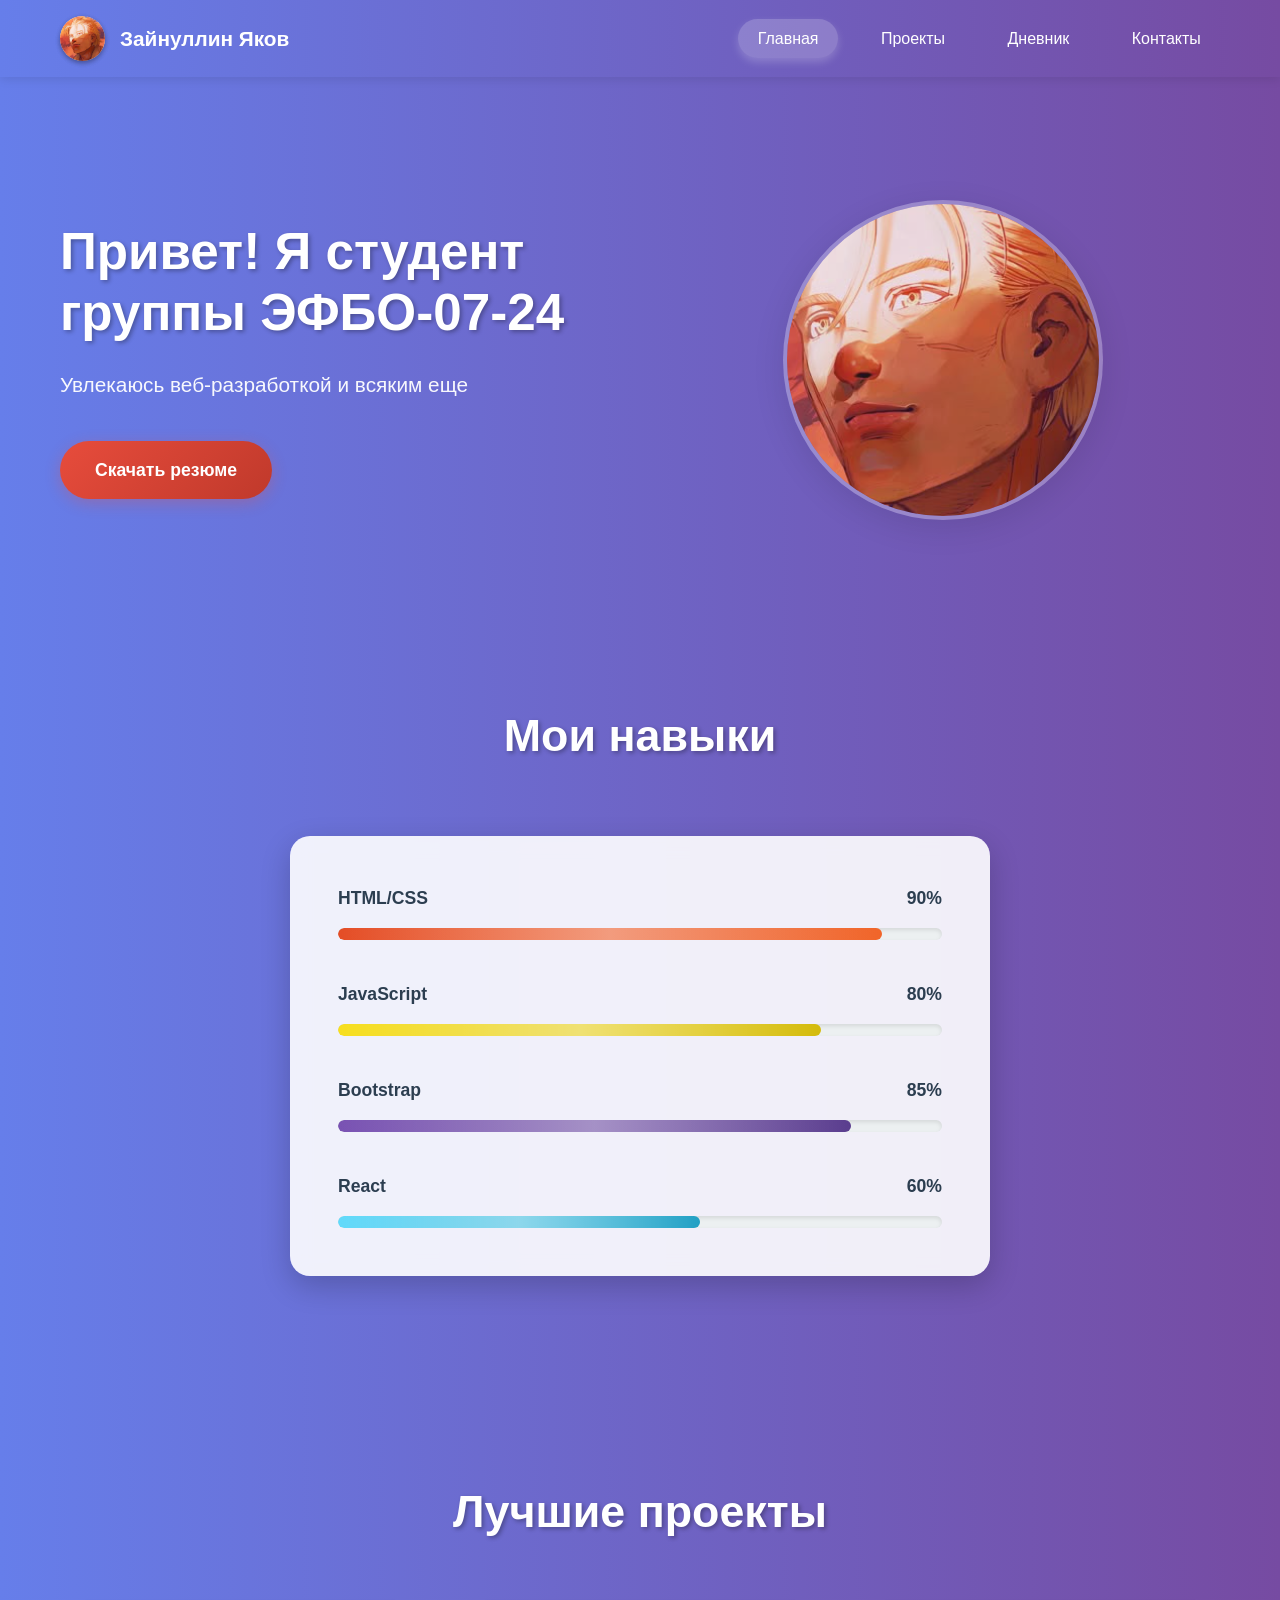
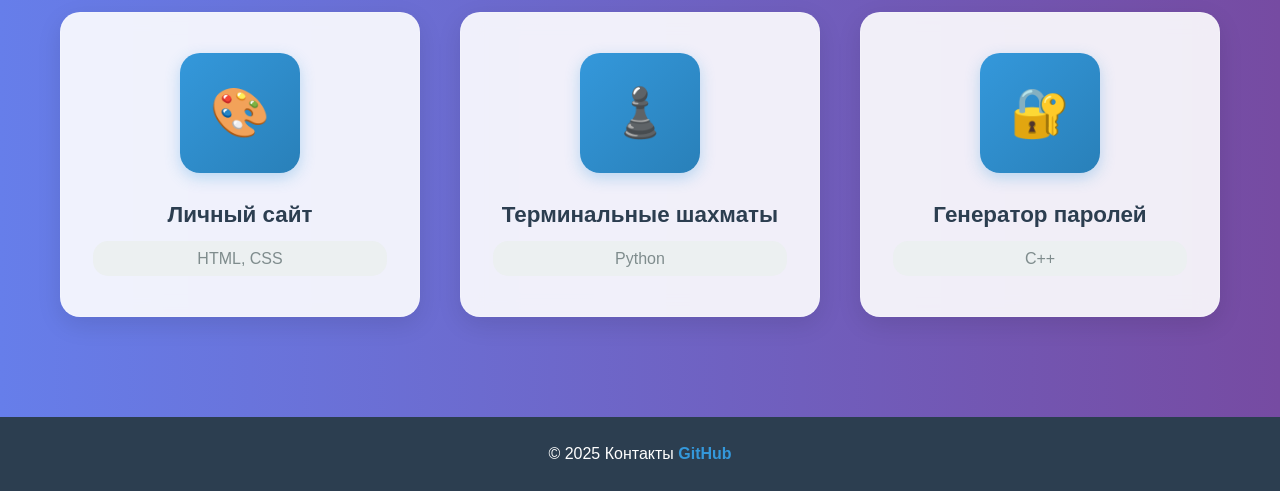
==== index.html @ 95a32239 "fix pictures" ====
<!DOCTYPE html>
<html lang="ru">
<head>
    <meta charset="UTF-8">
    <meta name="viewport" content="width=device-width, initial-scale=1.0">
    <title>Портфолио - Главная</title>
    <link rel="stylesheet" href="styles/styles.css">
</head>
<body>
    <!-- Шапка сайта -->
    <header>
        <nav class="navbar">
            <div class="nav-container">
                <div class="logo-section">
                    <div class="logo"><img src="../images/icons/picture1.png" class="logo"></div>
                    <div class="name">Зайнуллин Яков</div>
                </div>
                <ul class="nav-menu">
                    <li><a href="index.html" class="active">Главная</a></li>
                    <li><a href="pages/projects.html">Проекты</a></li>
                    <li><a href="pages/diary.html">Дневник</a></li>
                    <li><a href="pages/contacts.html">Контакты</a></li>
                </ul>
            </div>
        </nav>
    </header>

    <!-- Основное содержимое -->
    <main>
        <!-- Герой-секция -->
        <section class="hero">
            <div class="hero-container">
                <div class="hero-text">
                    <h1>Привет! Я студент<br>группы ЭФБО-07-24</h1>
                    <p>Увлекаюсь веб-разработкой и всяким еще</p>
                    <a href="/assets/resume.pdf" download class="download-btn">
                        Скачать резюме
                    </a>
                </div>
                <div class="hero-image">
                    <div class="photo-placeholder"><img src="/images/icons/picture1.png" class="profile-photo"></div>
                </div>
            </div>
        </section>

        <!-- Секция навыков -->
        <section class="skills-section">
            <div class="container">
                <h2>Мои навыки</h2>
                <div class="skills-container">
                    <div class="skill-item">
                        <div class="skill-header">
                            <span>HTML/CSS</span>
                            <span>90%</span>
                        </div>
                        <div class="progress-bar">
                            <div class="progress html-css"></div>
                        </div>
                    </div>
                    <div class="skill-item">
                        <div class="skill-header">
                            <span>JavaScript</span>
                            <span>80%</span>
                        </div>
                        <div class="progress-bar">
                            <div class="progress javascript"></div>
                        </div>
                    </div>
                    <div class="skill-item">
                        <div class="skill-header">
                            <span>Bootstrap</span>
                            <span>85%</span>
                        </div>
                        <div class="progress-bar">
                            <div class="progress bootstrap"></div>
                        </div>
                    </div>
                    <div class="skill-item">
                        <div class="skill-header">
                            <span>React</span>
                            <span>60%</span>
                        </div>
                        <div class="progress-bar">
                            <div class="progress react"></div>
                        </div>
                    </div>
                </div>
            </div>
        </section>

        <!-- Секция лучших проектов -->
        <section class="projects-section">
            <div class="container">
                <h2>Лучшие проекты</h2>
                <div class="projects-grid">
                    <div class="project-card">
                        <div class="project-placeholder">🎨</div>
                        <h3>Личный сайт</h3>
                        <p class="tech-tag">HTML, CSS</p>
                    </div>
                    <div class="project-card">
                        <div class="project-placeholder">♟️</div>
                        <h3>Терминальные шахматы</h3>
                        <p class="tech-tag">Python</p>
                    </div>
                    <div class="project-card">
                        <div class="project-placeholder">🔐</div>
                        <h3>Генератор паролей</h3>
                        <p class="tech-tag">C++</p>
                    </div>
                </div>
            </div>
        </section>
    </main>

    <!-- Подвал -->
    <footer>
        <div class="container">
            <p>© 2025 Контакты <a href="https://github.com/nizi52" target="_blank" class="github-link">GitHub</a></p>
        </div>
    </footer>
</body>
</html>
---- styles/styles.css ----
/* Сброс стилей */
* {
    margin: 0;
    padding: 0;
    box-sizing: border-box;
}

body {
    font-family: 'Arial', sans-serif;
    line-height: 1.6;
    color: #333;
    background: linear-gradient(90deg, #667eea 0%, #764ba2 100%);
    min-height: 100vh;
    display: flex;
    flex-direction: column;
}

.container {
    max-width: 1200px;
    margin: 0 auto;
    padding: 0 20px;
}

/* Навигация */
.navbar {
    background: linear-gradient(90deg, #667eea 0%, #764ba2 100%);
    color: white;
    padding: 1rem 0;
    position: fixed;
    width: 100%;
    top: 0;
    z-index: 1000;
    box-shadow: 0 2px 10px rgba(0,0,0,0.1);
}

.nav-container {
    max-width: 1200px;
    margin: 0 auto;
    padding: 0 20px;
    display: flex;
    justify-content: space-between;
    align-items: center;
}

.logo-section {
    display: flex;
    align-items: center;
    gap: 15px;
}

.logo {
    width: 45px;
    height: 45px;
    background: white;
    border-radius: 50%;
    display: flex;
    align-items: center;
    justify-content: center;
    font-weight: bold;
    font-size: 1.2rem;
    color: #667eea;
    box-shadow: 0 2px 5px rgba(0,0,0,0.2);
}

.name {
    font-size: 1.3rem;
    font-weight: bold;
    color: white;
}

.nav-menu {
    display: flex;
    list-style: none;
    gap: 1.5rem;
}

.nav-menu a {
    color: white;
    text-decoration: none;
    padding: 0.7rem 1.2rem;
    border-radius: 25px;
    transition: all 0.3s ease;
    font-weight: 500;
}

.nav-menu a:hover,
.nav-menu a.active {
    background: rgba(255, 255, 255, 0.2);
    transform: translateY(-2px);
    box-shadow: 0 4px 8px rgba(255, 255, 255, 0.2);
}

/* Герой-секция */
.hero {
    background: linear-gradient(90deg, #667eea 0%, #764ba2 100%);
    color: white;
    padding: 140px 0 80px;
    margin-top: 60px;
    position: relative;
    overflow: hidden;
}

.hero-container {
    max-width: 1200px;
    margin: 0 auto;
    padding: 0 20px;
    display: grid;
    grid-template-columns: 1fr 1fr;
    gap: 50px;
    align-items: center;
}

.hero-text h1 {
    font-size: 3.2rem;
    margin-bottom: 1.5rem;
    line-height: 1.2;
    font-weight: 700;
    text-shadow: 2px 2px 4px rgba(0,0,0,0.3);
}

.hero-text p {
    font-size: 1.3rem;
    margin-bottom: 2.5rem;
    opacity: 0.95;
    line-height: 1.6;
}

.download-btn {
    background: linear-gradient(135deg, #e74c3c, #c0392b);
    color: white;
    border: none;
    padding: 15px 35px;
    font-size: 1.1rem;
    border-radius: 30px;
    cursor: pointer;
    transition: all 0.3s ease;
    font-weight: 600;
    box-shadow: 0 4px 15px rgba(231, 76, 60, 0.3);
    text-decoration: none;
    display: inline-block;
}

.download-btn:hover {
    transform: translateY(-3px);
    box-shadow: 0 6px 20px rgba(231, 76, 60, 0.4);
    background: linear-gradient(135deg, #c0392b, #a93226);
}

.hero-image {
    width: 320px;
    height: 320px;
    background: rgba(255, 255, 255, 0.1);
    border-radius: 50%;
    display: flex;
    align-items: center;
    justify-content: center;
    border: 4px solid rgba(255, 255, 255, 0.2);
    justify-self: center;
    backdrop-filter: blur(10px);
    box-shadow: 0 8px 32px rgba(0,0,0,0.1);
    overflow: hidden;
}

.photo-placeholder {
    font-size: 4rem;
    opacity: 0.9;
    color: white;
}

/* Секция навыков */
.skills-section {
    padding: 100px 0;
    background: linear-gradient(90deg, #667eea 0%, #764ba2 100%);
    position: relative;
}

.skills-section h2 {
    text-align: center;
    font-size: 2.8rem;
    margin-bottom: 4rem;
    color: white;
    font-weight: 700;
    text-shadow: 2px 2px 4px rgba(0,0,0,0.3);
}

.skills-container {
    max-width: 700px;
    margin: 0 auto;
    background: rgba(255, 255, 255, 0.9);
    padding: 3rem;
    border-radius: 20px;
    box-shadow: 0 10px 30px rgba(0,0,0,0.2);
    backdrop-filter: blur(10px);
}

.skill-item {
    margin-bottom: 2.5rem;
}

.skill-item:last-child {
    margin-bottom: 0;
}

.skill-header {
    display: flex;
    justify-content: space-between;
    margin-bottom: 1rem;
    font-weight: 600;
    color: #2c3e50;
    font-size: 1.1rem;
}

.progress-bar {
    background: #ecf0f1;
    height: 12px;
    border-radius: 10px;
    overflow: hidden;
    box-shadow: inset 0 2px 4px rgba(0,0,0,0.1);
}

.progress {
    height: 100%;
    border-radius: 10px;
    transition: width 1s ease-in-out;
    position: relative;
    overflow: hidden;
}

.progress::after {
    content: '';
    position: absolute;
    top: 0;
    left: 0;
    bottom: 0;
    right: 0;
    background: linear-gradient(90deg, transparent, rgba(255,255,255,0.4), transparent);
    animation: shimmer 2s infinite;
}

@keyframes shimmer {
    0% { transform: translateX(-100%); }
    100% { transform: translateX(100%); }
}

.html-css { 
    width: 90%; 
    background: linear-gradient(90deg, #e44d26, #f16529); 
}
.javascript { 
    width: 80%; 
    background: linear-gradient(90deg, #f7df1e, #d4bb0c); 
}
.bootstrap { 
    width: 85%; 
    background: linear-gradient(90deg, #7952b3, #5a3d8e); 
}
.react { 
    width: 60%; 
    background: linear-gradient(90deg, #61dafb, #21a0c4); 
}

/* Секция проектов */
.projects-section {
    padding: 100px 0;
    background: linear-gradient(90deg, #667eea 0%, #764ba2 100%);
}

.projects-section h2 {
    text-align: center;
    font-size: 2.8rem;
    margin-bottom: 4rem;
    color: white;
    font-weight: 700;
    text-shadow: 2px 2px 4px rgba(0,0,0,0.3);
}

.projects-grid {
    display: grid;
    grid-template-columns: repeat(auto-fit, minmax(280px, 1fr));
    gap: 2.5rem;
    max-width: 1200px;
    margin: 0 auto;
}

.project-card {
    background: rgba(255, 255, 255, 0.9);
    border-radius: 20px;
    padding: 2.5rem 2rem;
    text-align: center;
    box-shadow: 0 8px 25px rgba(0,0,0,0.1);
    transition: all 0.3s ease;
    backdrop-filter: blur(10px);
    border: 1px solid rgba(255, 255, 255, 0.2);
}

.project-card:hover {
    transform: translateY(-10px) scale(1.02);
    box-shadow: 0 15px 40px rgba(0,0,0,0.2);
}

.project-card h3 {
    margin: 1.5rem 0 0.5rem;
    color: #2c3e50;
    font-size: 1.4rem;
    font-weight: 600;
}

.project-card p {
    color: #7f8c8d;
    font-size: 1rem;
    margin: 0;
}

.project-placeholder {
    width: 120px;
    height: 120px;
    background: linear-gradient(135deg, #3498db, #2980b9);
    border-radius: 20px;
    display: flex;
    align-items: center;
    justify-content: center;
    color: white;
    font-size: 3rem;
    font-weight: bold;
    margin: 0 auto;
    box-shadow: 0 5px 15px rgba(52, 152, 219, 0.3);
    transition: all 0.3s ease;
}

.project-card:hover .project-placeholder {
    transform: scale(1.1) rotate(5deg);
}

/* Подвал */
footer {
    background: #2c3e50;
    color: white;
    text-align: center;
    padding: 1.5rem 0;
    margin-top: auto;
}

.github-link {
    color: #3498db;
    text-decoration: none;
    font-weight: 600;
    transition: color 0.3s ease;
}

.github-link:hover {
    color: #e74c3c;
    text-decoration: underline;
}

/* Анимации */
@keyframes fadeInUp {
    from {
        opacity: 0;
        transform: translateY(30px);
    }
    to {
        opacity: 1;
        transform: translateY(0);
    }
}

.hero-text, .hero-image, .skill-item, .project-card {
    animation: fadeInUp 0.8s ease-out;
}

.project-card:nth-child(1) { animation-delay: 0.1s; }
.project-card:nth-child(2) { animation-delay: 0.2s; }
.project-card:nth-child(3) { animation-delay: 0.3s; }
.project-card:nth-child(4) { animation-delay: 0.4s; }

/* Стили для дополнительных страниц */
.page-header {
    text-align: center;
    margin-bottom: 3rem;
    padding-top: 100px;
}

.page-header h1 {
    font-size: 2.8rem;
    color: white;
    margin-bottom: 1rem;
    text-shadow: 2px 2px 4px rgba(0,0,0,0.3);
}

.page-header p {
    font-size: 1.2rem;
    color: rgba(255, 255, 255, 0.9);
}

/* Страница проектов */
.projects-filter {
    display: flex;
    justify-content: center;
    gap: 1rem;
    margin-bottom: 3rem;
    flex-wrap: wrap;
}

.pro-btn {
    padding: 0.8rem 1.5rem;
    border: 2px solid rgba(255, 255, 255, 0.3);
    background: rgba(255, 255, 255, 0.1);
    color: white;
    border-radius: 25px;
    cursor: pointer;
    transition: all 0.3s ease;
    font-weight: 600;
    backdrop-filter: blur(10px);
}

.pro-btn.active,
.pro-btn:hover {
    background: rgba(255, 255, 255, 0.2);
    color: white;
    transform: translateY(-2px);
}

.projects-grid-extended {
    display: grid;
    grid-template-columns: repeat(auto-fit, minmax(350px, 1fr));
    gap: 2rem;
}

.project-card-large {
    background: rgba(255, 255, 255, 0.9);
    padding: 2.5rem;
    border-radius: 20px;
    box-shadow: 0 8px 25px rgba(0,0,0,0.1);
    transition: all 0.3s ease;
    text-align: center;
    border: 1px solid rgba(255, 255, 255, 0.2);
}

.project-card-large:hover {
    transform: translateY(-5px);
    box-shadow: 0 12px 35px rgba(0,0,0,0.15);
}

.project-icon {
    font-size: 4rem;
    margin-bottom: 1.5rem;
    color: #667eea;
}

.project-card-large h3 {
    color: #2c3e50;
    margin-bottom: 1rem;
    font-size: 1.5rem;
}

.project-card-large p {
    color: #7f8c8d;
    margin-bottom: 1.5rem;
    line-height: 1.6;
}

.tech-stack {
    display: flex;
    justify-content: center;
    gap: 0.5rem;
    flex-wrap: wrap;
}

.tech-tag {
    background: #ecf0f1;
    color: #2c3e50;
    padding: 0.3rem 0.8rem;
    border-radius: 15px;
    font-size: 0.9rem;
    font-weight: 500;
}

/* Страница дневника */
.diary-layout {
    display: grid;
    grid-template-columns: 1fr 1fr;
    gap: 3rem;
    max-width: 1000px;
    margin: 0 auto;
}

.progress-section,
.tasks-section {
    background: rgba(255, 255, 255, 0.9);
    padding: 2.5rem;
    border-radius: 20px;
    box-shadow: 0 8px 25px rgba(0,0,0,0.1);
    border: 1px solid rgba(255, 255, 255, 0.2);
}

.progress-section h2,
.tasks-section h2 {
    color: #2c3e50;
    margin-bottom: 2rem;
    text-align: center;
    font-size: 1.8rem;
}

.course-item {
    display: flex;
    justify-content: space-between;
    align-items: center;
    margin-bottom: 1.5rem;
    gap: 1rem;
}

.course-item span:first-child {
    flex: 1;
    font-weight: 500;
    color: #2c3e50;
}

.course-item span:last-child {
    font-weight: 600;
    color: #3498db;
    min-width: 40px;
}

.task-list {
    display: flex;
    flex-direction: column;
    gap: 1rem;
}

.task-item {
    display: flex;
    align-items: center;
    gap: 1rem;
    padding: 1rem;
    background: #f8f9fa;
    border-radius: 10px;
    transition: all 0.3s ease;
}

.task-item:hover {
    background: #ecf0f1;
    transform: translateX(5px);
}

.task-check {
    font-weight: bold;
    font-size: 1.2rem;
}

.completed .task-check {
    color: #27ae60;
}

.in-progress .task-check {
    color: #f39c12;
    animation: pulse 1.5s infinite;
}

@keyframes pulse {
    0%, 100% { opacity: 1; }
    50% { opacity: 0.5; }
}

.task-text {
    flex: 1;
    color: #2c3e50;
    font-weight: 500;
}

.task-date {
    color: #7f8c8d;
    font-size: 0.9rem;
}

/* Страница контактов */
.contacts-layout {
    display: grid;
    grid-template-columns: 2fr 1fr;
    gap: 3rem;
    max-width: 1000px;
    margin: 0 auto;
}

.contact-form {
    background: rgba(255, 255, 255, 0.9);
    padding: 2.5rem;
    border-radius: 20px;
    box-shadow: 0 8px 25px rgba(0,0,0,0.1);
    border: 1px solid rgba(255, 255, 255, 0.2);
}

.contact-info {
    background: rgba(255, 255, 255, 0.9);
    padding: 2.5rem;
    border-radius: 20px;
    box-shadow: 0 8px 25px rgba(0,0,0,0.1);
    align-self: start;
    border: 1px solid rgba(255, 255, 255, 0.2);
}

.contact-info h3 {
    color: #2c3e50;
    margin-bottom: 2rem;
    text-align: center;
    font-size: 1.8rem;
}

.contact-item {
    display: flex;
    align-items: center;
    gap: 1rem;
    margin-bottom: 1.5rem;
    padding: 1rem;
    background: #f8f9fa;
    border-radius: 10px;
    transition: all 0.3s ease;
}

.contact-item:hover {
    background: #ecf0f1;
    transform: translateX(5px);
}

.contact-icon {
    font-size: 1.5rem;
    color: #667eea;
}

.form-group {
    margin-bottom: 1.5rem;
}

.form-group label {
    display: block;
    margin-bottom: 0.5rem;
    color: #2c3e50;
    font-weight: 500;
}

.form-group input,
.form-group textarea {
    width: 100%;
    padding: 0.8rem 1rem;
    border: 2px solid #ecf0f1;
    border-radius: 10px;
    font-size: 1rem;
    transition: border-color 0.3s ease;
    font-family: 'Arial', sans-serif;
}

.form-group input:focus,
.form-group textarea:focus {
    outline: none;
    border-color: #667eea;
}

.form-group textarea {
    resize: vertical;
    min-height: 120px;
}

.submit-btn {
    background: linear-gradient(135deg, #667eea 0%, #764ba2 100%);
    color: white;
    border: none;
    padding: 15px 35px;
    font-size: 1.1rem;
    border-radius: 30px;
    cursor: pointer;
    transition: all 0.3s ease;
    font-weight: 600;
    box-shadow: 0 4px 15px rgba(102, 126, 234, 0.3);
    width: 100%;
}

.submit-btn:hover {
    transform: translateY(-3px);
    box-shadow: 0 6px 20px rgba(102, 126, 234, 0.4);
}

/* Адаптивность */
@media (max-width: 768px) {
    .hero-container {
        grid-template-columns: 1fr;
        text-align: center;
        gap: 30px;
    }
    
    .hero-text h1 {
        font-size: 2.2rem;
    }
    
    .hero-text p {
        font-size: 1.1rem;
    }
    
    .hero-image {
        width: 250px;
        height: 250px;
        order: -1;
    }
    
    .nav-menu {
        gap: 0.8rem;
        flex-wrap: wrap;
        justify-content: center;
    }
    
    .nav-container {
        flex-direction: column;
        gap: 1rem;
    }
    
    .skills-container {
        padding: 2rem 1.5rem;
        margin: 0 20px;
    }
    
    .projects-grid {
        grid-template-columns: 1fr;
        gap: 1.5rem;
        padding: 0 20px;
    }
    
    .skills-section h2,
    .projects-section h2 {
        font-size: 2.2rem;
    }
    
    /* Адаптивность для дневника */
    .diary-layout {
        grid-template-columns: 1fr;
        gap: 2rem;
    }
    
    .progress-section,
    .tasks-section {
        margin: 0 10px;
    }
    
    .course-item {
        flex-direction: column;
        align-items: flex-start;
        gap: 0.5rem;
    }
    
    .course-item span:first-child {
        width: 100%;
    }
    
    .progress-bar {
        width: 100%;
    }
    
    /* Адаптивность для контактов */
    .contacts-layout {
        grid-template-columns: 1fr;
        gap: 2rem;
    }
    
    .contact-form,
    .contact-info {
        margin: 0 10px;
    }
    
    .contact-item {
        flex-direction: column;
        text-align: center;
        gap: 0.5rem;
    }
    
    .contact-icon {
        font-size: 2rem;
    }
    
    /* Общие улучшения для мобильной версии */
    .page-header h1 {
        font-size: 2rem;
    }
    
    .page-header p {
        font-size: 1rem;
    }
    
    .container {
        padding: 0 15px;
    }
    
    .projects-grid-extended {
        grid-template-columns: 1fr;
        padding: 0 15px;
    }
}

@media (max-width: 480px) {
    .hero-text h1 {
        font-size: 1.8rem;
    }
    
    .hero {
        padding: 120px 0 60px;
    }
    
    .skills-section,
    .projects-section {
        padding: 60px 0;
    }
    
    .nav-menu a {
        padding: 0.5rem 0.8rem;
        font-size: 0.9rem;
    }
    
    .project-card-large,
    .contact-form,
    .contact-info,
    .progress-section,
    .tasks-section {
        padding: 1.5rem;
    }
}
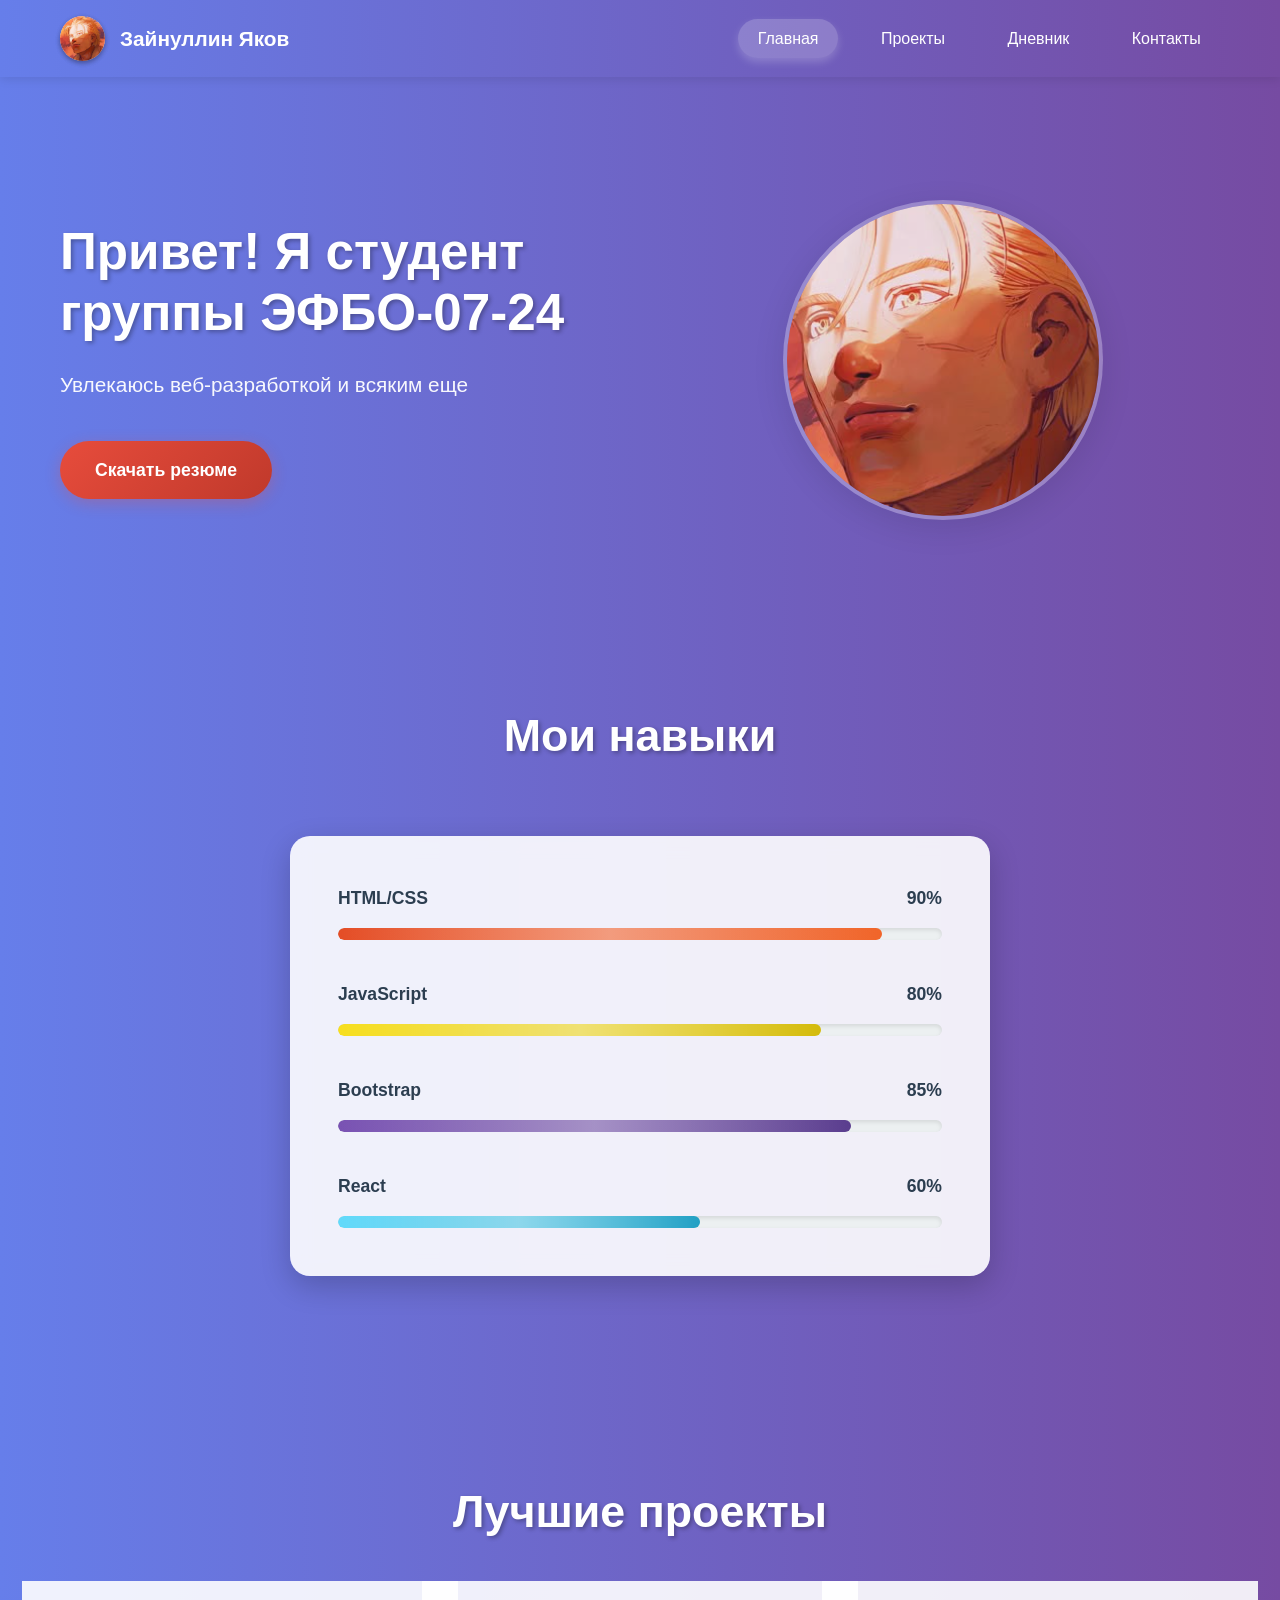
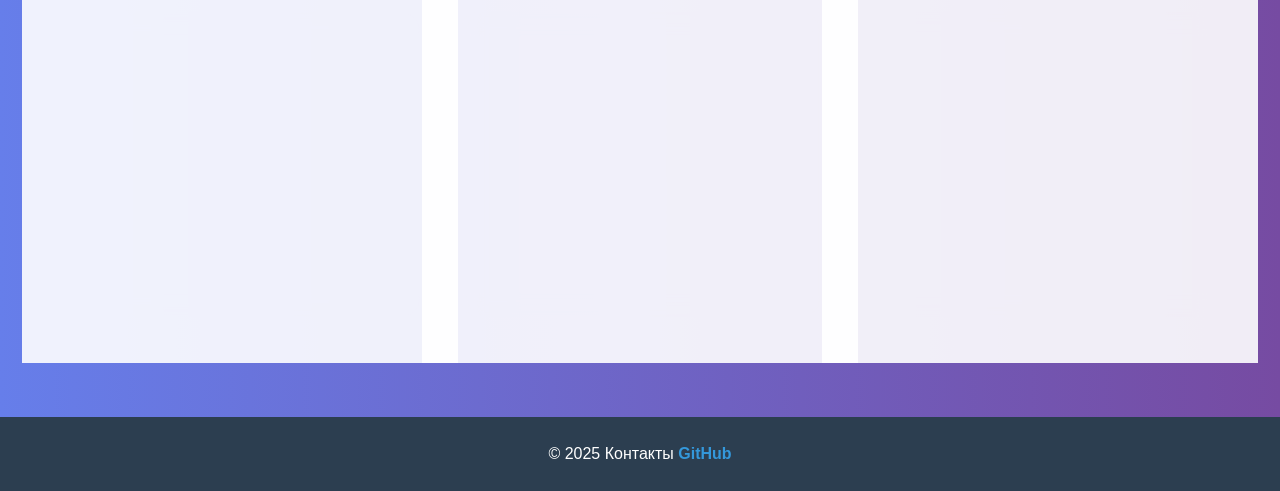
==== commit e95c9991: "fix picture" ====
--- a/index.html
+++ b/index.html
@@ -12,7 +12,7 @@
         <nav class="navbar">
             <div class="nav-container">
                 <div class="logo-section">
-                    <div class="logo"><img src="../images/icons/picture1.png" class="logo"></div>
+                    <div class="logo"><img src="./images/icons/picture1.png" class="logo"></div>
                     <div class="name">Зайнуллин Яков</div>
                 </div>
                 <ul class="nav-menu">
@@ -38,7 +38,7 @@
                     </a>
                 </div>
                 <div class="hero-image">
-                    <div class="photo-placeholder"><img src="/images/icons/picture1.png" class="profile-photo"></div>
+                    <div class="photo-placeholder"><img src="./images/icons/picture1.png" class="profile-photo"></div>
                 </div>
             </div>
         </section>
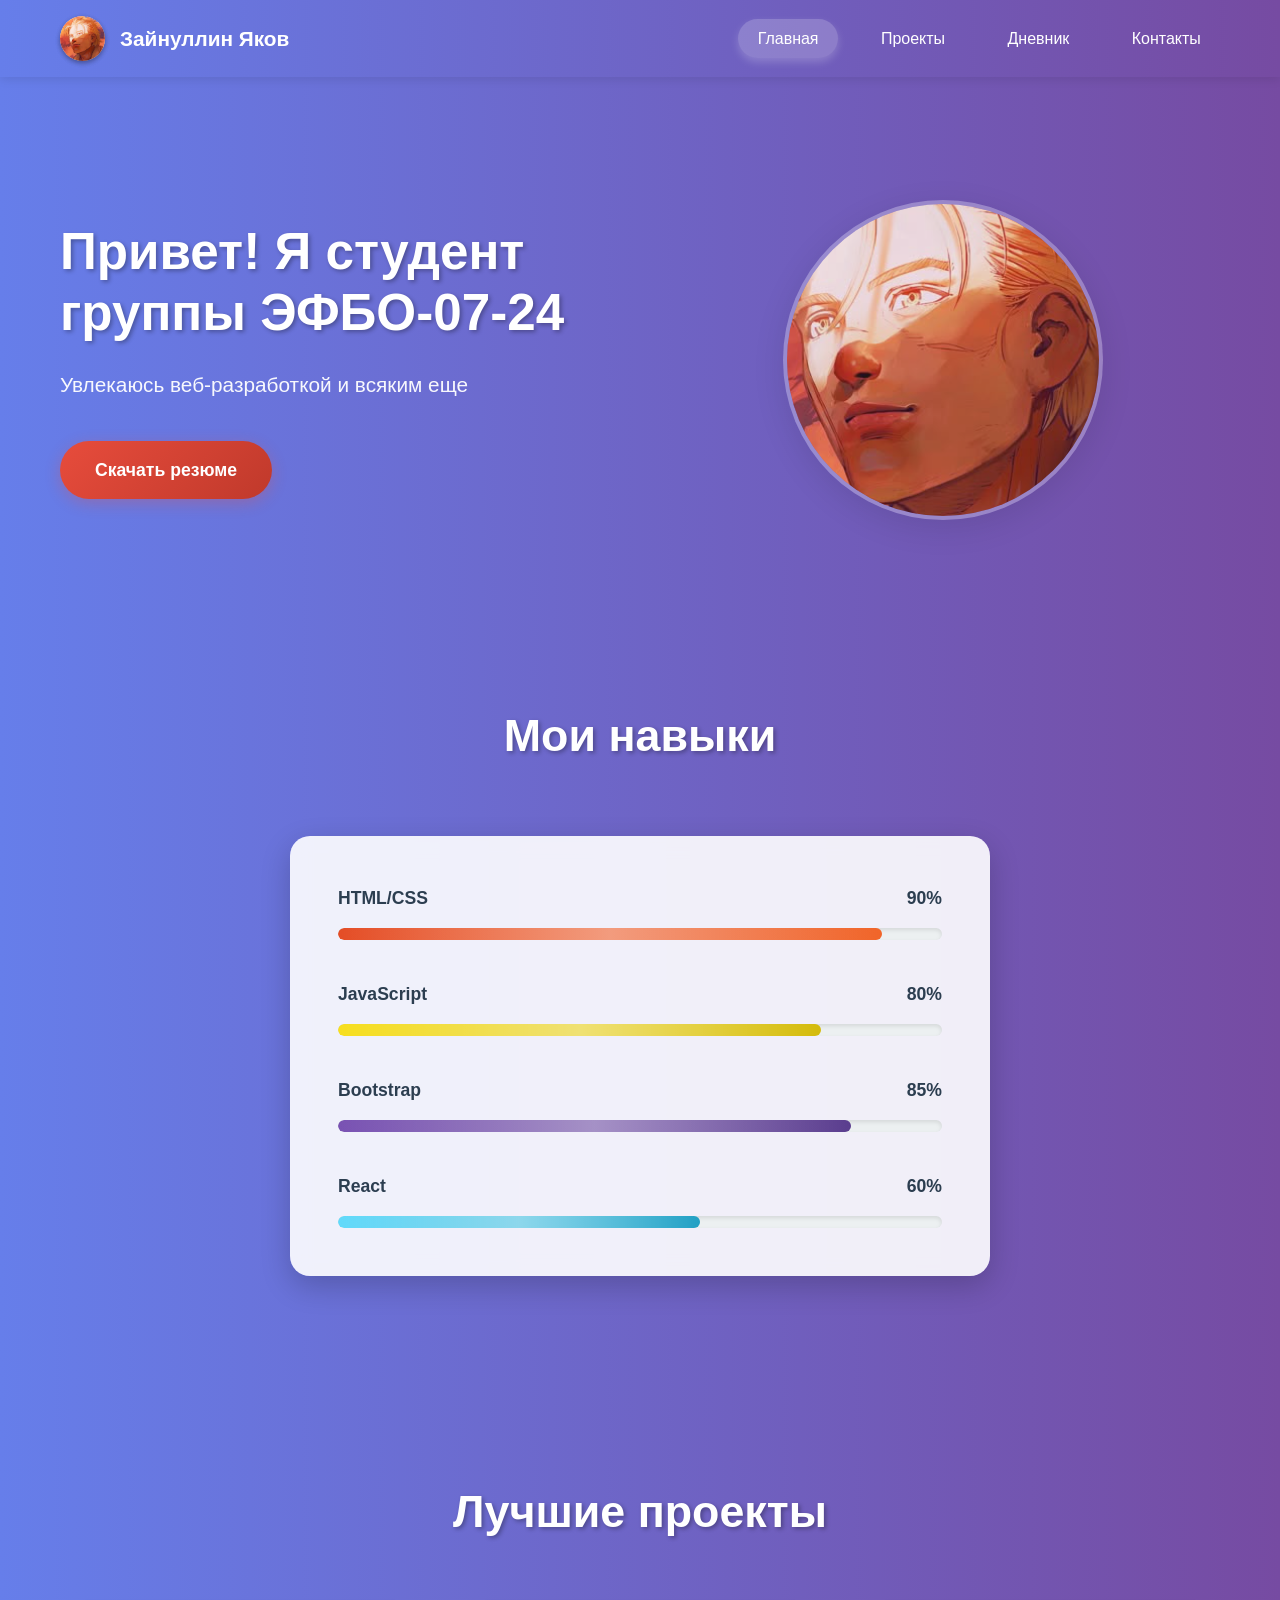
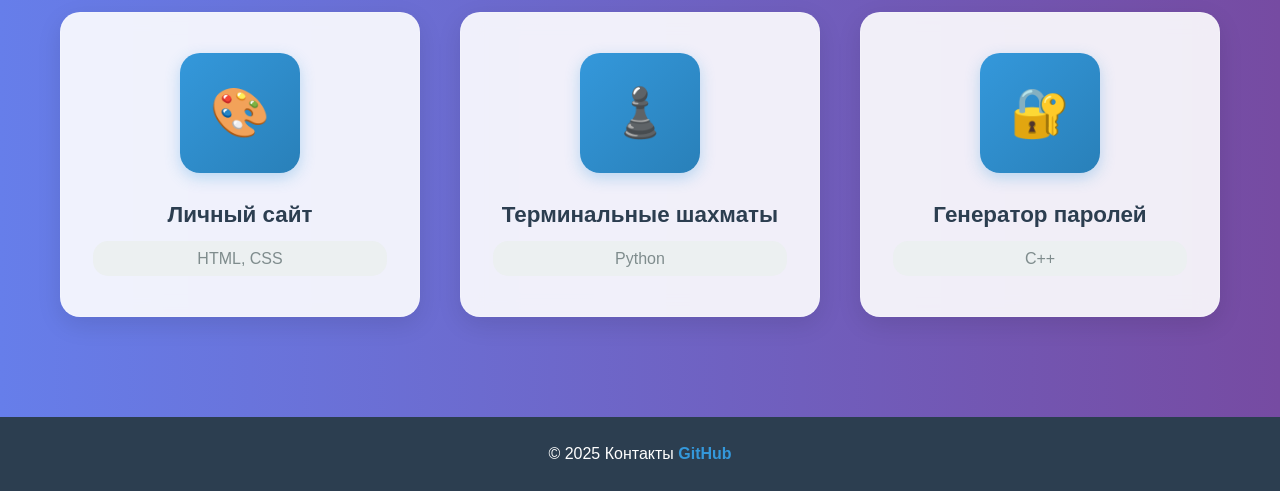
==== commit 4b7ba469: "add files" ====
--- a/index.html
+++ b/index.html
@@ -33,7 +33,7 @@
                 <div class="hero-text">
                     <h1>Привет! Я студент<br>группы ЭФБО-07-24</h1>
                     <p>Увлекаюсь веб-разработкой и всяким еще</p>
-                    <a href="/assets/resume.pdf" download class="download-btn">
+                    <a href="./assets/resume.pdf" download class="download-btn">
                         Скачать резюме
                     </a>
                 </div>
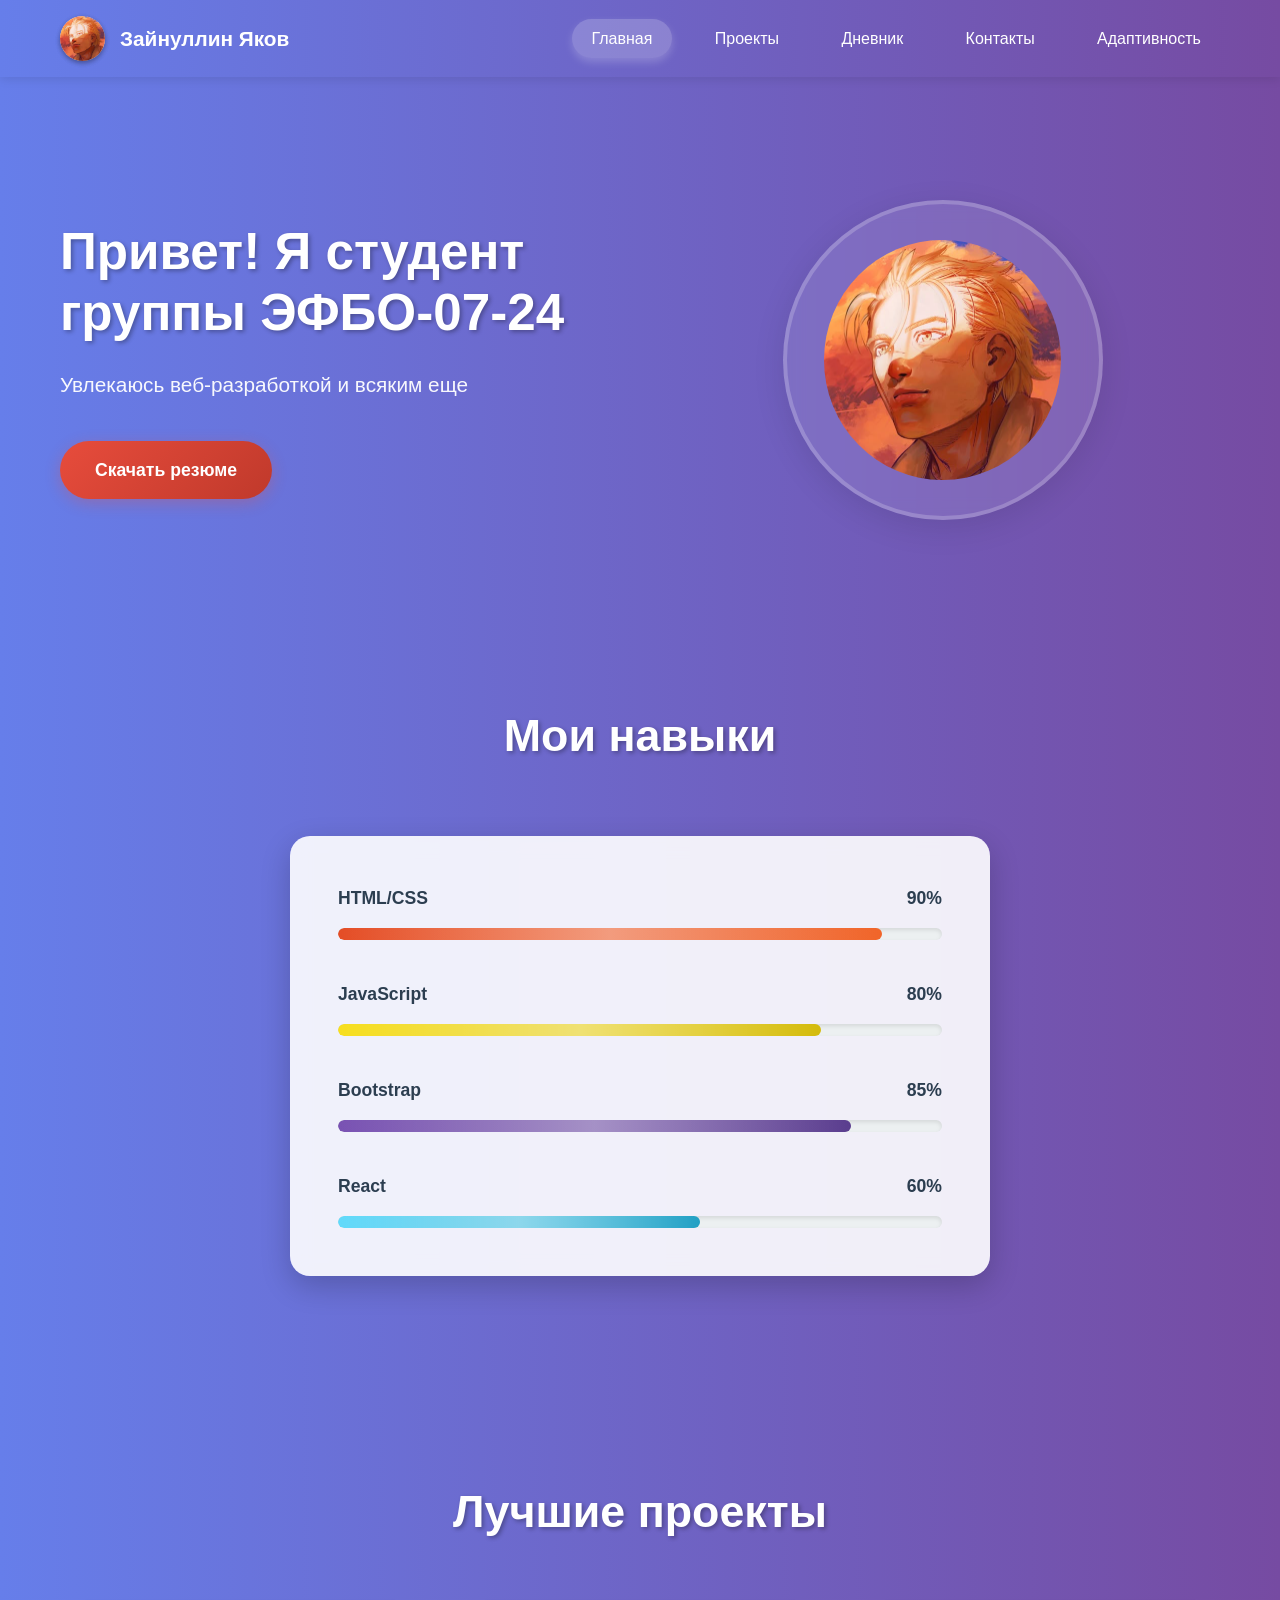
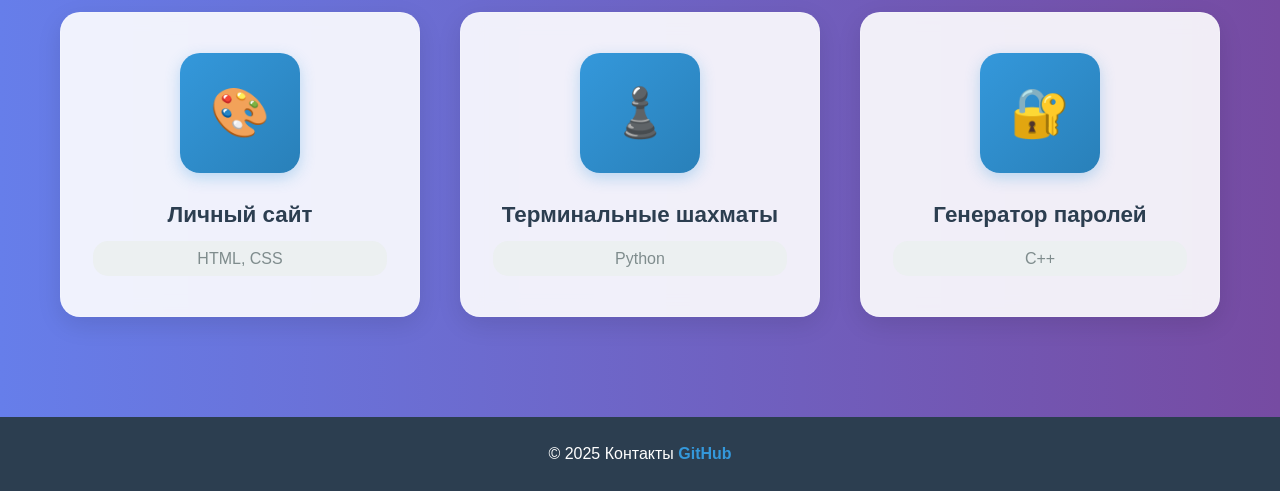
==== commit 0cc8ba22: "add 15-16 task" ====
--- a/index.html
+++ b/index.html
@@ -20,6 +20,7 @@
                     <li><a href="pages/projects.html">Проекты</a></li>
                     <li><a href="pages/diary.html">Дневник</a></li>
                     <li><a href="pages/contacts.html">Контакты</a></li>
+                    <li><a href="responsive-images.html">Адаптивность</a></li>
                 </ul>
             </div>
         </nav>
@@ -37,9 +38,21 @@
                         Скачать резюме
                     </a>
                 </div>
-                <div class="hero-image">
-                    <div class="photo-placeholder"><img src="./images/icons/picture1.png" class="profile-photo"></div>
-                </div>
+                    <div class="hero-image">
+                        <picture>
+                            <!-- Для ретина дисплеев -->
+                            <source srcset="./images/icons/picture1.png 1x, ./images/icons/picture1.png 2x">
+                            <!-- Разные размеры для разных экранов -->
+                            <source media="(min-width: 1200px)" srcset="./images/icons/picture1.png">
+                            <source media="(min-width: 768px)" srcset="./images/icons/picture1.png">
+                            <img src="./images/icons/picture1.png" 
+                                alt="Фото Зайнуллина Якова" 
+                                class="profile-photo responsive-image"
+                                loading="lazy"
+                                width="320" 
+                                height="320">
+                        </picture>
+                    </div>
             </div>
         </section>
 
@@ -119,5 +132,6 @@
             <p>© 2025 Контакты <a href="https://github.com/nizi52" target="_blank" class="github-link">GitHub</a></p>
         </div>
     </footer>
+    <script src="./scripts/script.js"></script>
 </body>
 </html>
--- a/styles/styles.css
+++ b/styles/styles.css
@@ -818,4 +818,269 @@
     .tasks-section {
         padding: 1.5rem;
     }
+}
+/* Улучшенная адаптивность для изображений портфолио */
+.profile-photo {
+    width: 100%;
+    height: auto;
+    border-radius: 50%;
+    object-fit: cover;
+}
+
+/* Адаптивные таблицы (если появятся в будущем) */
+.responsive-table {
+    width: 100%;
+    overflow-x: auto;
+    display: block;
+}
+
+/* Улучшенная адаптивность форм */
+.form-group input,
+.form-group textarea,
+.form-group select {
+    width: 100%;
+    max-width: 100%;
+    box-sizing: border-box;
+}
+
+/* Адаптивные кнопки */
+.download-btn,
+.submit-btn,
+.pro-btn {
+    width: auto;
+    min-width: 140px;
+}
+
+@media (max-width: 480px) {
+    .download-btn,
+    .submit-btn,
+    .pro-btn {
+        width: 100%;
+        text-align: center;
+    }
+}
+
+/* Retina поддержка для изображений */
+.high-dpi-image {
+    image-rendering: -webkit-optimize-contrast;
+    image-rendering: crisp-edges;
+}
+
+/* Lazy loading для изображений */
+.lazy-image {
+    opacity: 0;
+    transition: opacity 0.3s ease;
+}
+
+.lazy-image.loaded {
+    opacity: 1;
+}
+
+/* Улучшенная адаптивность для модальных окон */
+@media (max-width: 768px) {
+    .modal-content {
+        width: 95%;
+        margin: 10% auto;
+        padding: 1rem;
+    }
+    
+    .screenshots {
+        flex-direction: column;
+        align-items: center;
+    }
+    
+    .screenshot-sticker {
+        width: 60px;
+        height: 60px;
+    }
+}
+
+/* Адаптивность для очень маленьких экранов */
+@media (max-width: 360px) {
+    .hero-text h1 {
+        font-size: 1.5rem;
+    }
+    
+    .hero-text p {
+        font-size: 1rem;
+    }
+    
+    .nav-menu {
+        gap: 0.5rem;
+    }
+    
+    .nav-menu a {
+        padding: 0.5rem 0.8rem;
+        font-size: 0.8rem;
+    }
+}
+/* ДОБАВИТЬ В КОНЕЦ styles.css */
+
+/* ===== АДАПТИВНЫЕ ИЗОБРАЖЕНИЯ ===== */
+.responsive-image {
+    max-width: 100%;
+    height: auto;
+    display: block;
+}
+
+/* Адаптивные скриншоты для проектов */
+.responsive-screenshot {
+    width: 100%;
+    max-width: 200px;
+    height: auto;
+    border-radius: 10px;
+    cursor: pointer;
+    transition: transform 0.3s ease;
+    border: 2px solid rgba(255, 255, 255, 0.3);
+}
+
+.responsive-screenshot:hover {
+    transform: scale(1.05);
+    border-color: rgba(255, 255, 255, 0.6);
+}
+
+/* Улучшенные прогресс-бары с фоновыми текстурами */
+.progress-fill {
+    position: relative;
+    overflow: hidden;
+}
+
+.progress-fill::before {
+    content: '';
+    position: absolute;
+    top: 0;
+    left: 0;
+    right: 0;
+    bottom: 0;
+    background-image: linear-gradient(45deg, 
+        rgba(255,255,255,0.1) 25%, 
+        transparent 25%, 
+        transparent 50%, 
+        rgba(255,255,255,0.1) 50%, 
+        rgba(255,255,255,0.1) 75%, 
+        transparent 75%);
+    background-size: 20px 20px;
+    animation: progressStripes 1s linear infinite;
+}
+
+@keyframes progressStripes {
+    0% { background-position: 0 0; }
+    100% { background-position: 20px 0; }
+}
+
+/* ===== АДАПТИВНЫЕ ФОРМЫ ===== */
+.adaptive-form {
+    display: grid;
+    gap: 1.5rem;
+}
+
+.form-control {
+    width: 100%;
+    box-sizing: border-box;
+    transition: all 0.3s ease;
+}
+
+.form-control:focus {
+    transform: translateY(-2px);
+    box-shadow: 0 5px 15px rgba(102, 126, 234, 0.3);
+}
+
+/* ===== УЛУЧШЕННАЯ АДАПТИВНОСТЬ ===== */
+
+/* Мобильная версия для очень маленьких экранов */
+@media (max-width: 360px) {
+    .hero-text h1 {
+        font-size: 1.6rem;
+        line-height: 1.3;
+    }
+    
+    .hero-text p {
+        font-size: 1rem;
+    }
+    
+    .nav-menu {
+        gap: 0.3rem;
+    }
+    
+    .nav-menu a {
+        padding: 0.4rem 0.6rem;
+        font-size: 0.8rem;
+    }
+    
+    /* Улучшение форм для мобильных */
+    .form-group input,
+    .form-group textarea {
+        font-size: 16px; /* Предотвращает zoom на iOS */
+        padding: 12px 15px;
+    }
+}
+
+/* Планшетная версия */
+@media (max-width: 768px) and (min-width: 481px) {
+    .hero-container {
+        gap: 2rem;
+    }
+    
+    .hero-image {
+        width: 280px;
+        height: 280px;
+    }
+    
+    /* Адаптивная галерея проектов */
+    .projects-grid-extended {
+        grid-template-columns: repeat(2, 1fr);
+    }
+}
+
+/* Оптимизация для больших экранов */
+@media (min-width: 1400px) {
+    .container {
+        max-width: 1320px;
+    }
+    
+    .hero-text h1 {
+        font-size: 3.5rem;
+    }
+}
+
+/* ===== RETINA ПОДДЕРЖКА ===== */
+@media (-webkit-min-device-pixel-ratio: 2), (min-resolution: 192dpi) {
+    .logo img,
+    .profile-photo,
+    .responsive-screenshot {
+        image-rendering: -webkit-optimize-contrast;
+        image-rendering: crisp-edges;
+    }
+}
+
+/* ===== LAZY LOADING ===== */
+.lazy-image {
+    opacity: 0;
+    transition: opacity 0.5s ease;
+}
+
+.lazy-image.loaded {
+    opacity: 1;
+}
+
+/* ===== УЛУЧШЕНИЯ ДОСТУПНОСТИ ===== */
+@media (prefers-reduced-motion: reduce) {
+    *,
+    *::before,
+    *::after {
+        animation-duration: 0.01ms !important;
+        animation-iteration-count: 1 !important;
+        transition-duration: 0.01ms !important;
+    }
+}
+
+/* Темная тема поддержка */
+@media (prefers-color-scheme: dark) {
+    .responsive-screenshot {
+        border-color: rgba(255, 255, 255, 0.2);
+    }
+    
+    .responsive-screenshot:hover {
+        border-color: rgba(255, 255, 255, 0.4);
+    }
 }
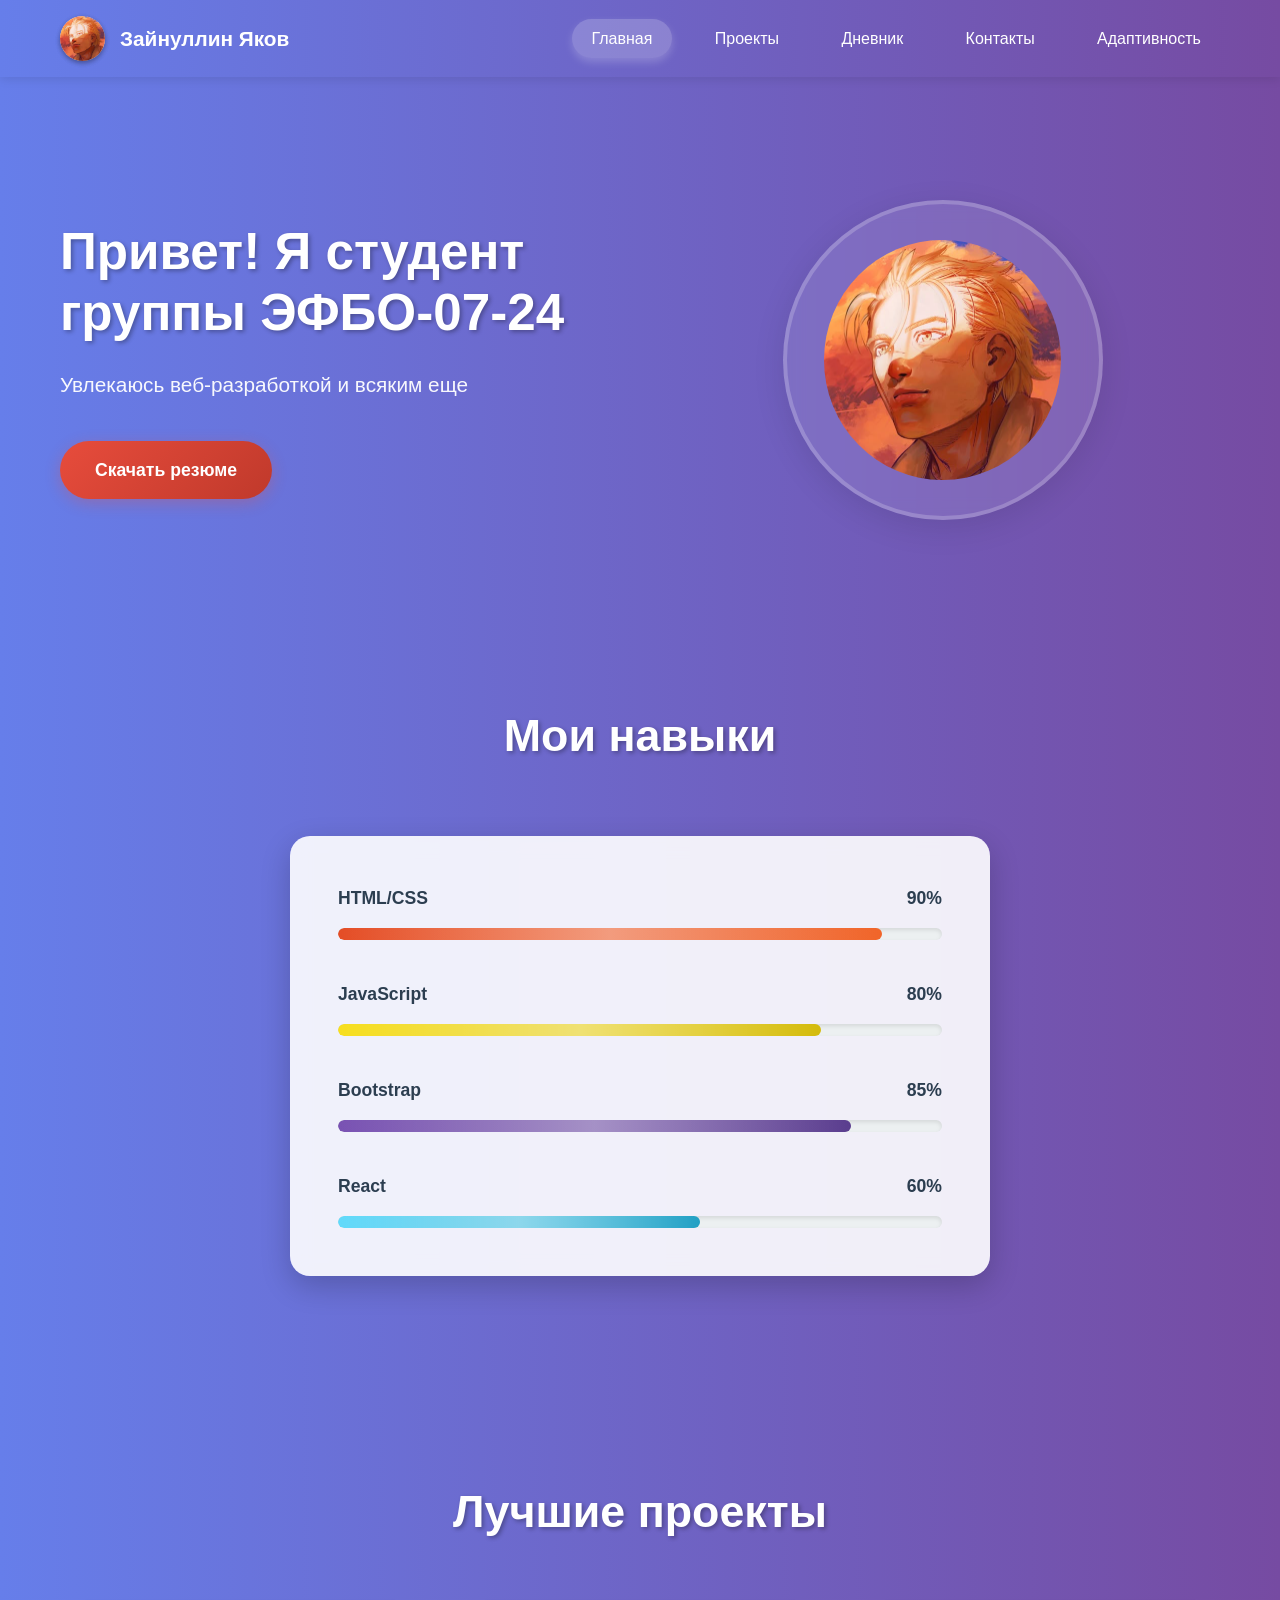
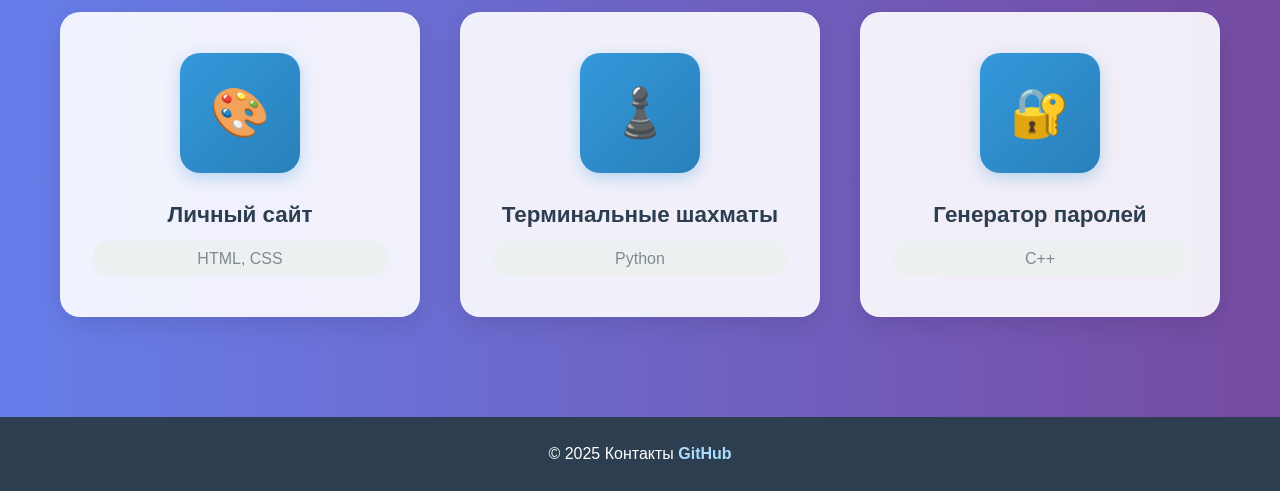
==== commit a6e8d32d: "add reports" ====
--- a/index.html
+++ b/index.html
@@ -12,7 +12,7 @@
         <nav class="navbar">
             <div class="nav-container">
                 <div class="logo-section">
-                    <div class="logo"><img src="./images/icons/picture1.png" class="logo"></div>
+                    <div class="logo"><img src="./images/icons/picture1.png" class="logo" alt="Логотип"></div>
                     <div class="name">Зайнуллин Яков</div>
                 </div>
                 <ul class="nav-menu">
@@ -20,7 +20,7 @@
                     <li><a href="pages/projects.html">Проекты</a></li>
                     <li><a href="pages/diary.html">Дневник</a></li>
                     <li><a href="pages/contacts.html">Контакты</a></li>
-                    <li><a href="responsive-images.html">Адаптивность</a></li>
+                    <li><a href="pages/responsive-images.html">Адаптивность</a></li>
                 </ul>
             </div>
         </nav>
@@ -129,7 +129,7 @@
     <!-- Подвал -->
     <footer>
         <div class="container">
-            <p>© 2025 Контакты <a href="https://github.com/nizi52" target="_blank" class="github-link">GitHub</a></p>
+            <p>© 2025 Контакты <a href="https://github.com/nizi52" target="_blank" class="github-link--light">GitHub</a></p>
         </div>
     </footer>
     <script src="./scripts/script.js"></script>
--- a/styles/styles.css
+++ b/styles/styles.css
@@ -340,12 +340,20 @@
     margin-top: auto;
 }
 
-.github-link {
-    color: #3498db;
+.github-link--black {
+    color: #18537a;
     text-decoration: none;
     font-weight: 600;
     transition: color 0.3s ease;
 }
+
+.github-link--light {
+    color: #aaddff;
+    text-decoration: none;
+    font-weight: 600;
+    transition: color 0.3s ease;
+}
+
 
 .github-link:hover {
     color: #e74c3c;
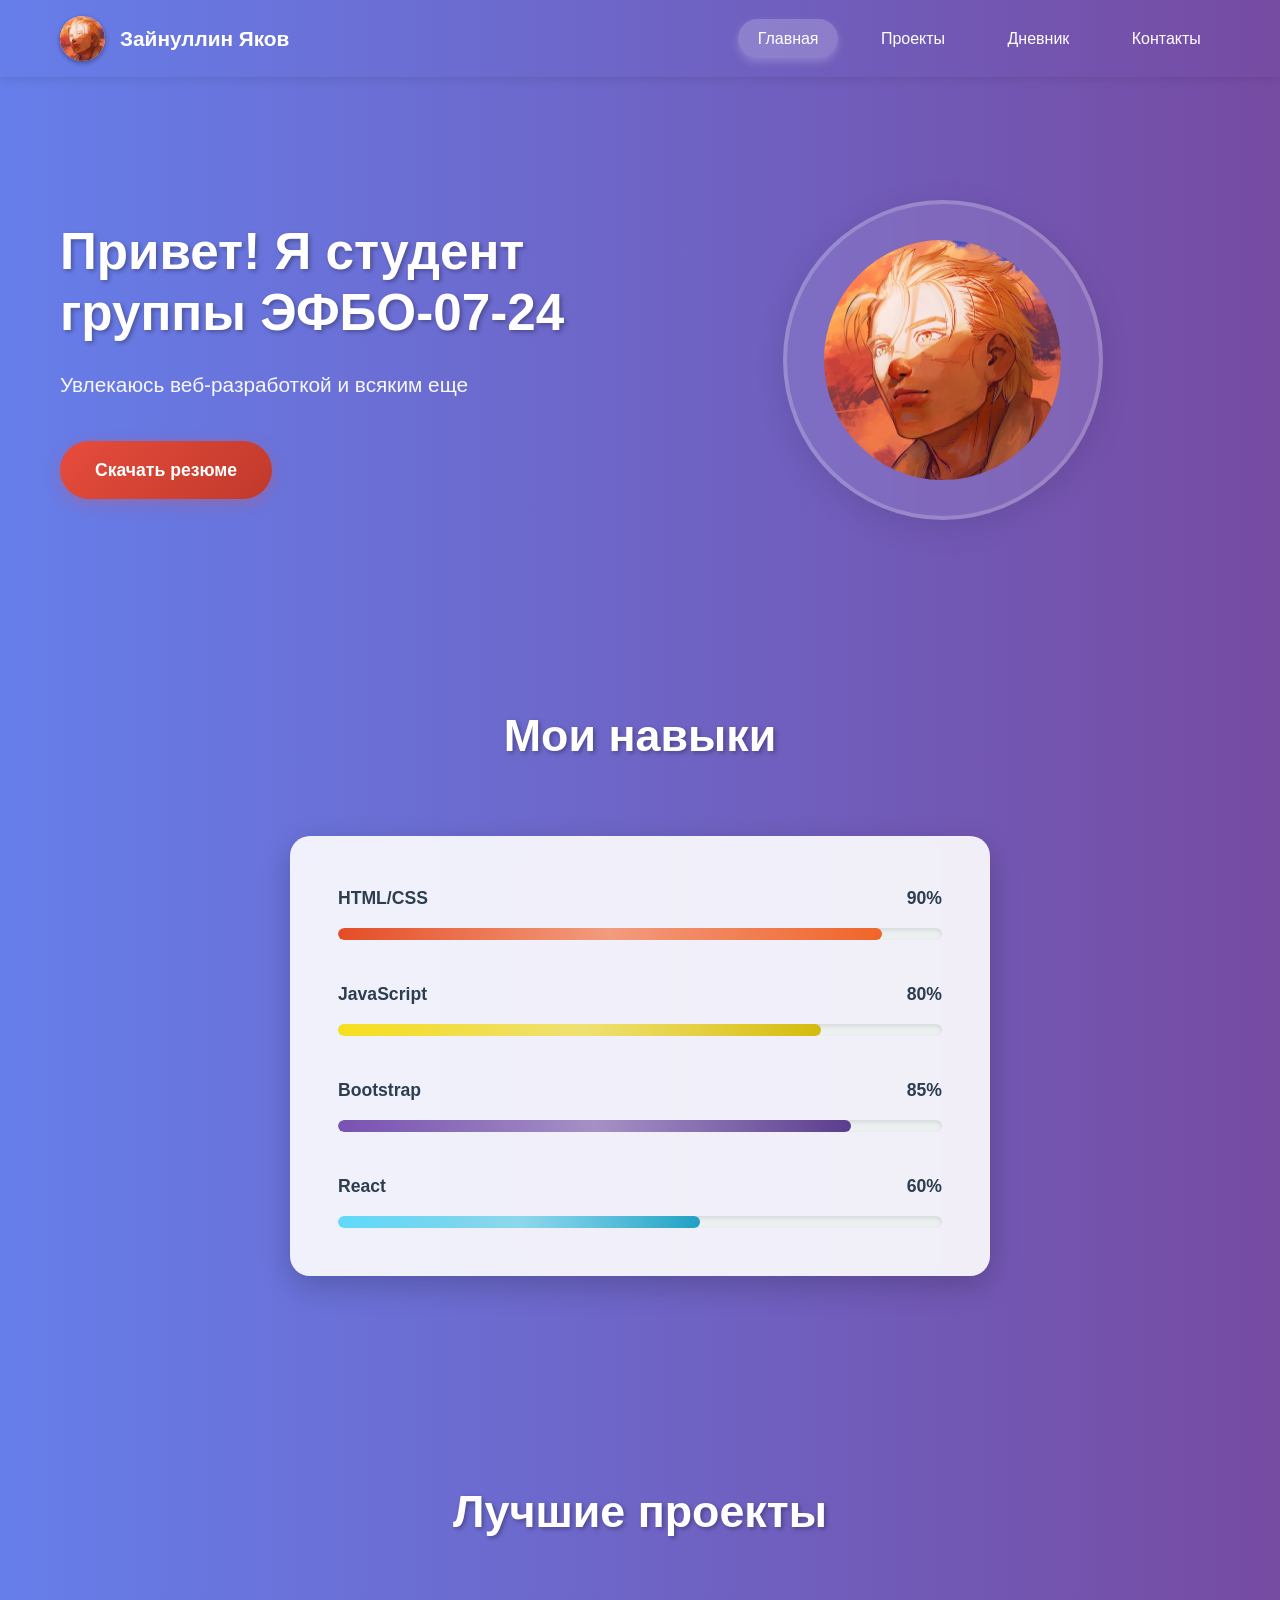
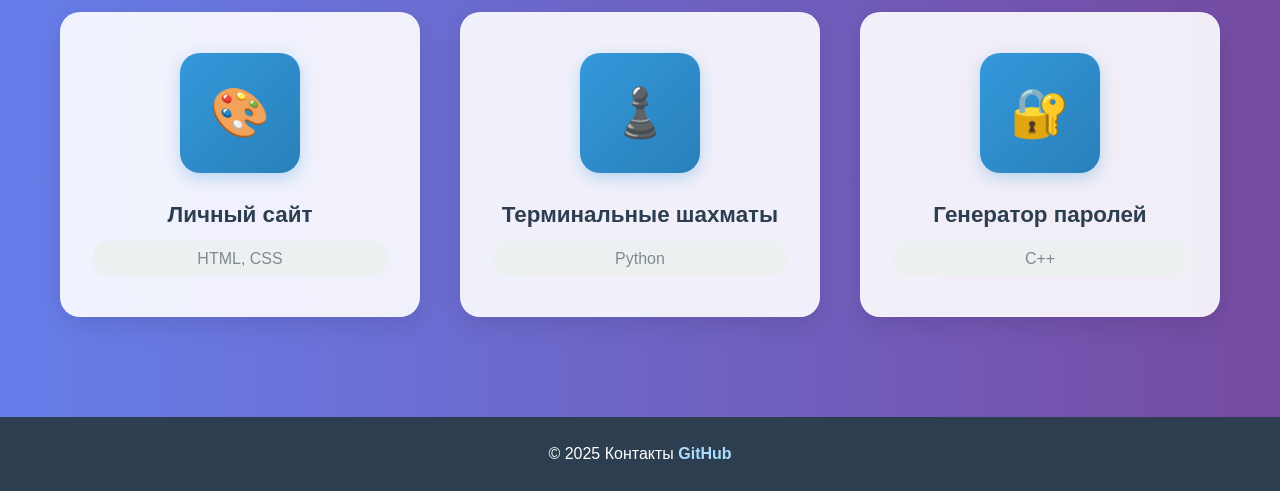
==== commit edbe8ca2: "fix adopt" ====
--- a/index.html
+++ b/index.html
@@ -20,7 +20,6 @@
                     <li><a href="pages/projects.html">Проекты</a></li>
                     <li><a href="pages/diary.html">Дневник</a></li>
                     <li><a href="pages/contacts.html">Контакты</a></li>
-                    <li><a href="pages/responsive-images.html">Адаптивность</a></li>
                 </ul>
             </div>
         </nav>
